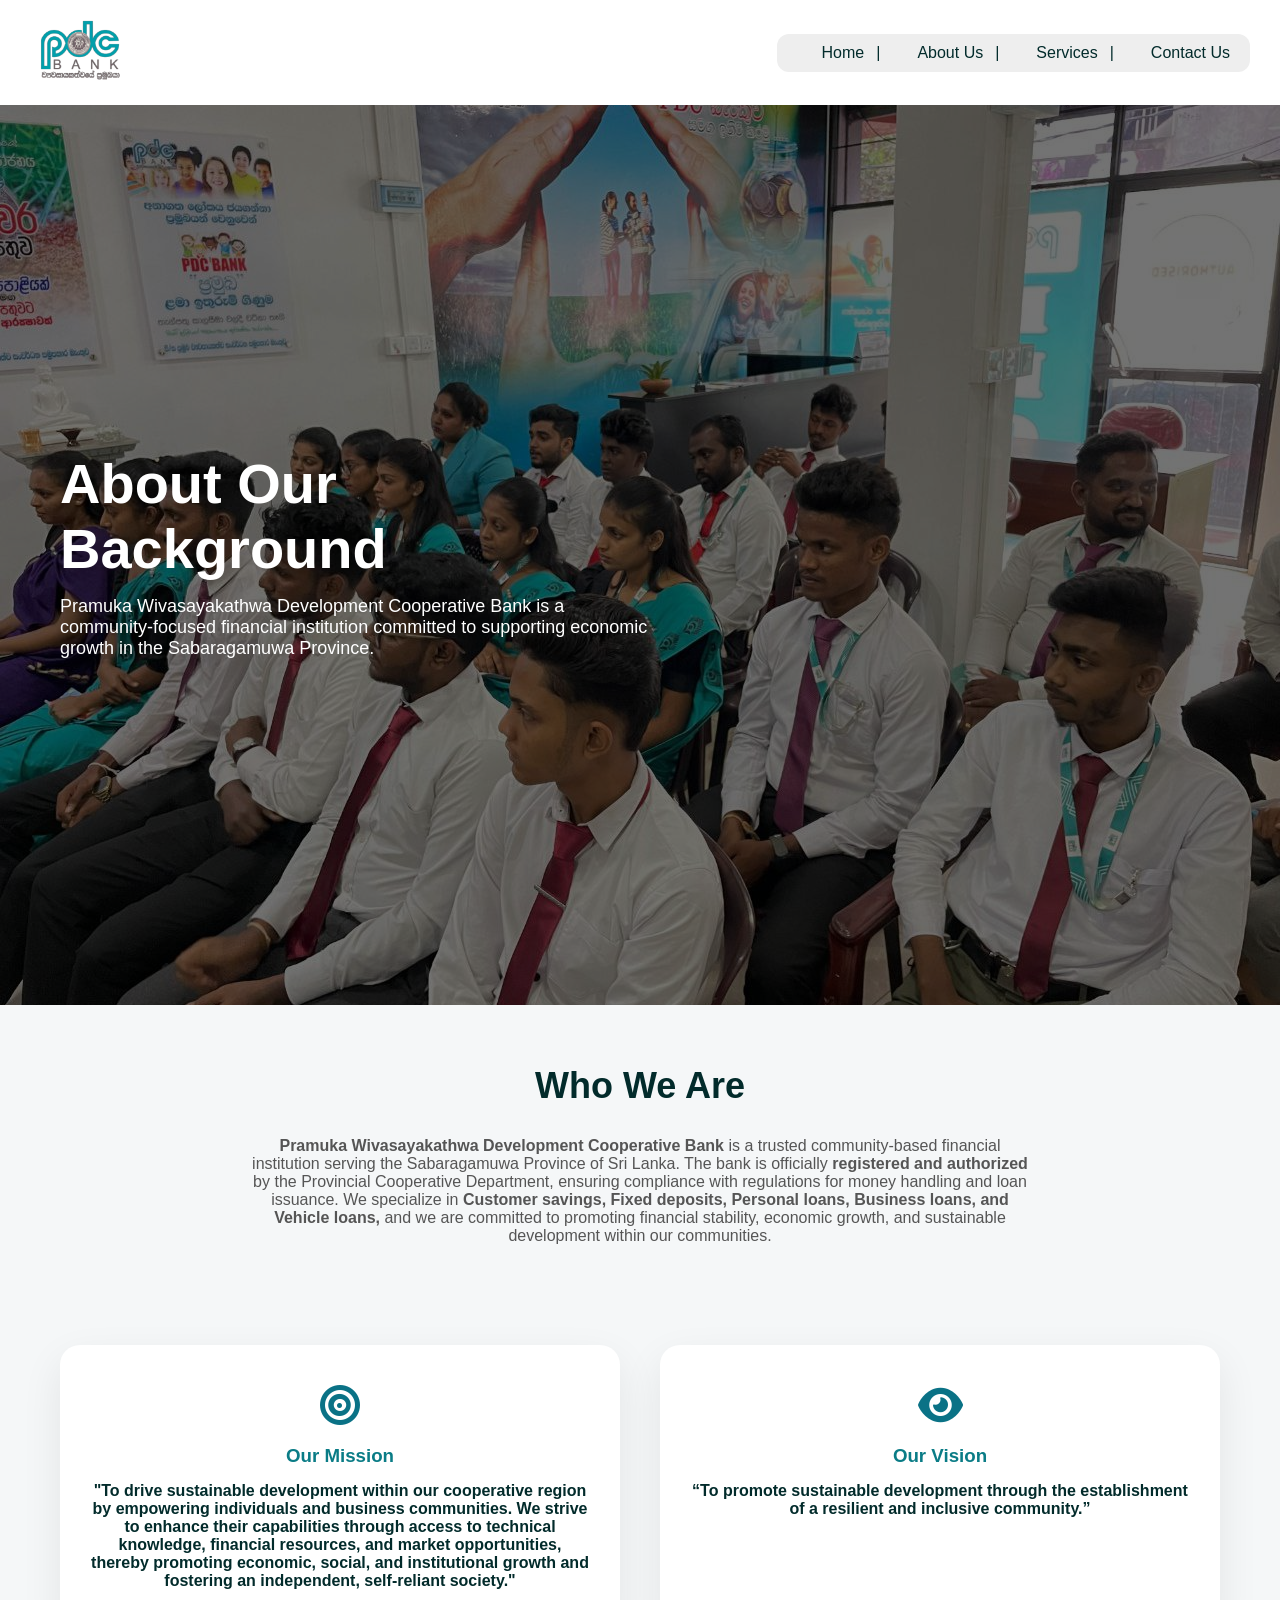
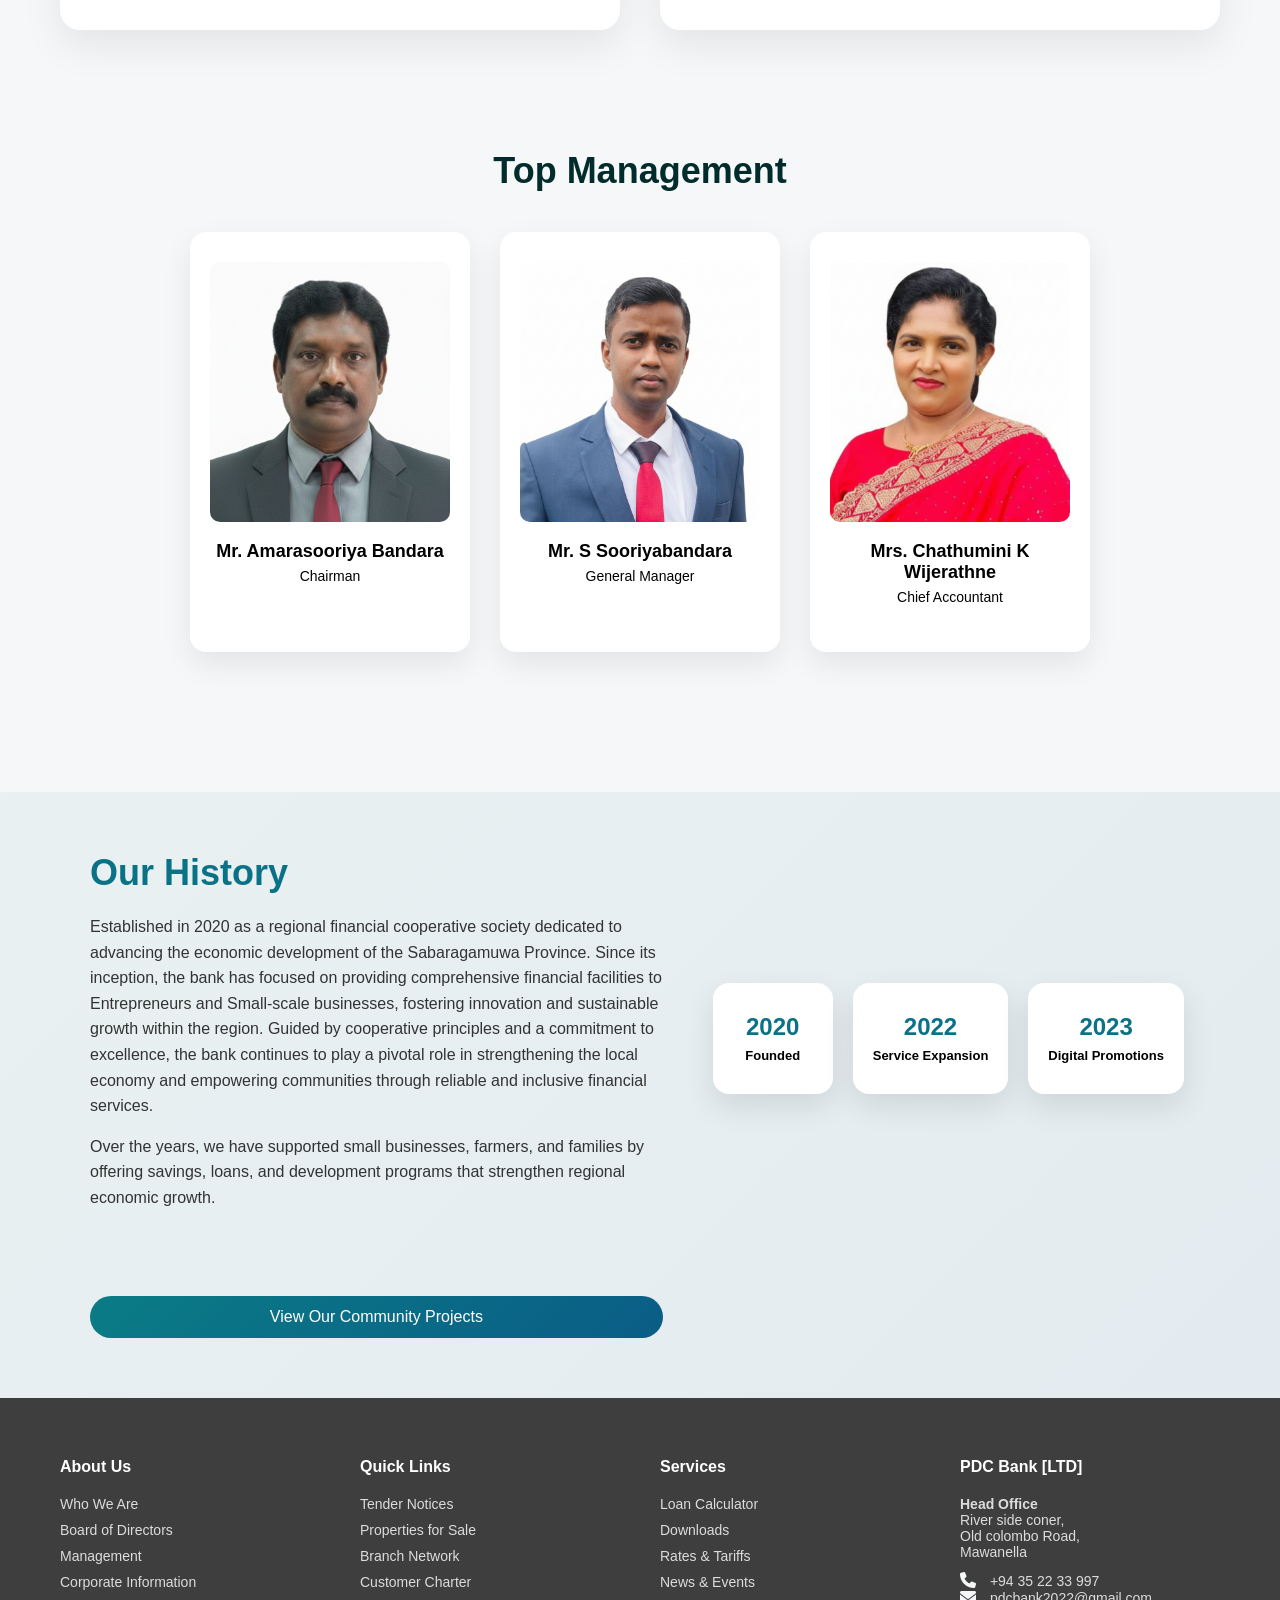
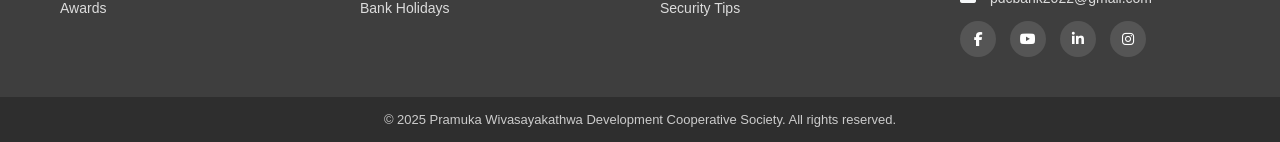
==== about.html @ e0864248 "Add files via upload" ====
<!DOCTYPE html>
<html>
<head>
  <title>PDC Bank | About us</title>
  <link rel="stylesheet" href="css/style.css">
  <link rel="stylesheet" href="https://cdnjs.cloudflare.com/ajax/libs/font-awesome/6.5.0/css/all.min.css">

</head>
<body>

<header class="navbar">
  <div class="logo"><a href="index.html"><img src="images/Picsart_25-02-11_22-19-35-960.png" alt="logo" width="100px"></a></div>
  <nav class="main-nav">
    <div class="top-nav-box">
    <a href="index.html">Home</a>
    <span class="divider">|</span>
    <a href="about.html">About Us</a>
    <span class="divider">|</span>
    <a href="services.html">Services</a>
    <span class="divider">|</span>
    <a href="contact.html">Contact Us</a>
    </div>
  </nav>
</header>

  <!-- HERO SECTION -->
<section class="hero hero-about">
  <div class="hero-content">
    <h1>About Our Background</h1>
    <p>Pramuka Wivasayakathwa Development Cooperative Bank is a 
      community-focused financial institution committed to supporting economic growth in the Sabaragamuwa Province.</p>
  </div>
</section>

<!-- ABOUT CONTENT -->
<section id="about-section" class="about-section">
  <h2>Who We Are</h2>
  <p>
    <b>Pramuka Wivasayakathwa Development Cooperative Bank</b> is a trusted community-based financial institution 
    serving the Sabaragamuwa Province of Sri Lanka. The bank is officially <b>registered and authorized</b> by the
    Provincial Cooperative Department, ensuring compliance with regulations for money handling and loan issuance.
    We specialize in <b>Customer savings, Fixed deposits, Personal loans, Business loans, and Vehicle loans,</b>
    and we are committed to promoting financial stability, economic growth, and sustainable development within our communities.
  </p>
</section>

<!-- MISSION & VISION -->
<section class="mission-vision">
  <div class="mv-box">
    <i class="fa-solid fa-bullseye"></i>
    <h3><b>Our Mission</b></h3>
    <p>
      <b>"To drive sustainable development within our cooperative region by empowering individuals and business communities.
       We strive to enhance their capabilities through access to
        technical knowledge, financial resources, and market opportunities,
       thereby promoting economic, social, and institutional growth and fostering an 
        independent, self-reliant society."</b>
    </p>
  </div>

  <div class="mv-box">
    <i class="fa-solid fa-eye"></i>
    <h3><b>Our Vision</b></h3>
    <p>
      <b>“To promote sustainable development through the establishment of a resilient and inclusive community.”</b>
    </p>
  </div>
</section> 

<!-- MANAGEMENT TEAM -->
<section id="team-section" class="team-section">
  <h2>Top Management</h2>

  <div class="team-cards">

    <!-- CARD 1 -->
    <div class="team-card">
      <img src="images/Chairman.png" alt="Chairman">
      <h3>Mr. Amarasooriya Bandara</h3>
      <p>Chairman</p>
    </div>

    <!-- CARD 2 -->
    <div class="team-card">
      <img src="images/Genaral Manager.png" alt="Manager">
      <h3>Mr. S Sooriyabandara</h3>
      <p>General Manager</p>
    </div>

    <!-- CARD 3 -->
    <div class="team-card">
      <img src="images/Chief Accounter.png" alt="Accountant">
      <h3>Mrs. Chathumini K Wijerathne</h3>
      <p>Chief Accountant</p>
    </div>

  </div>
</section>

<!-- OUR HISTORY -->
<section id="history-section" class="history-section">
  <div class="history-container">

    <div class="history-text">
      <h2>Our History</h2>
      <p>
       Established in 2020 as a regional financial cooperative society dedicated to advancing the economic development 
       of the Sabaragamuwa Province. Since its inception, the bank has focused on providing comprehensive financial facilities 
       to Entrepreneurs and Small-scale businesses, fostering innovation and sustainable growth within the region. Guided by 
       cooperative principles and a commitment to excellence, the bank continues to play a pivotal role in strengthening the 
       local economy and empowering communities through reliable and inclusive financial services.
      </p>
      <p>
        Over the years, we have supported small businesses, farmers,
        and families by offering savings, loans, and development
        programs that strengthen regional economic growth.
      </p>
    </div>

    <div class="history-highlight">
      <div class="year-box">
        <h3>2020</h3>
        <span><b>Founded</b></span>
      </div>

      <div class="year-box">
        <h3>2022</h3>
        <span><b>Service Expansion</b></span>
      </div>

      <div class="year-box">
        <h3>2023</h3>
        <span><b>Digital Promotions</b></span>
      </div>

    </div>
        <a href="index.html#project-grid" class="scroll-btn">
        View Our Community Projects
        </a>

  </div>
</section>



<footer class="footer">
  <div class="footer-container">

    <!-- ABOUT -->
    <div class="footer-column">
      <h3>About Us</h3>
      <ul>
        <li><a href="about.html#about-section">Who We Are</a></li>
        <li><a href="about.html#team-section">Board of Directors</a></li>
        <li><a href="#">Management</a></li>
        <li><a href="about.html#history-section">Corporate Information</a></li>
        <li><a href="#">Awards</a></li>
      </ul>
    </div>

    <!-- QUICK LINKS -->
    <div class="footer-column">
      <h3>Quick Links</h3>
      <ul>
        <li><a href="#">Tender Notices</a></li>
        <li><a href="#">Properties for Sale</a></li>
        <li><a href="contact.html#branches-section">Branch Network</a></li>
        <li><a href="#">Customer Charter</a></li>
        <li><a href="calandar.html">Bank Holidays</a></li>
      </ul>
    </div>

    <!-- SERVICES -->
    <div class="footer-column">
      <h3>Services</h3>
      <ul>
        <li><a href="#">Loan Calculator</a></li>
        <li><a href="#">Downloads</a></li>
        <li><a href="services.html#services">Rates & Tariffs</a></li>
        <li><a href="#">News & Events</a></li>
        <li><a href="#">Security Tips</a></li>
      </ul>
    </div>

    <!-- CONTACT -->
    <div class="footer-column">
      <h3>PDC Bank [LTD]</h3>
      <p>
       <b>Head Office</b><br>
       River side coner,<br> 
       Old colombo Road,<br> 
       Mawanella
      </p>
      <p class="contact-info">
      <i class="fa-solid fa-phone"></i> +94 35 22 33 997<br>
      <i class="fa-solid fa-envelope"></i>  pdcbank2022@gmail.com
      </p>


      <div class="social-icons">
        <a href="https://www.facebook.com/share/15TSJwcC12Y/" aria-label="Facebook"><i class="fa-brands fa-facebook-f"></i></a>
        <a href="#" aria-label="YouTube"><i class="fa-brands fa-youtube"></i></a>
        <a href="#" aria-label="LinkedIn"><i class="fa-brands fa-linkedin-in"></i></a>
        <a href="#" aria-label="Instagram"><i class="fa-brands fa-instagram"></i></a>
      </div>

    </div>

  </div>

  <div class="footer-bottom">
    © 2025 Pramuka Wivasayakathwa Development Cooperative Society. All rights reserved.
  </div>
</footer>

</body>
</html>
---- css/style.css ----
:root {
  --primary: #0A7C86;
  --accent: #0a6786;
  --light: #f5f7f8;
  --dark: #022b2b;
}

* {
  margin: 0;
  padding: 0;
  box-sizing: border-box;
  font-family: "Segoe UI", sans-serif;
}

body {
  background: white;
  color: var(--dark);
}

/* NAVBAR */
.navbar {
  display: flex;
  justify-content: space-between;
  align-items: center;
  padding: 10px 30px;
  background: white;
  box-shadow: 0 2px 10px rgba(0,0,0,0.05);
}

/*Box effect*/
.top-nav-box {
  display: flex;
  align-items: center;
  gap: 12px;
  padding: 10px 20px;
  background: #eeeeee;
  border-radius: 12px;
  width: fit-content;
  margin: 20px auto;
}


.logo {
  width: 20px;
  height: auto;
  font-size: 22px;
  font-weight: bold;
  color: var(--primary);
}

nav a {
  margin-left: 25px;
  text-decoration: none;
  color: var(--dark);
  font-weight: 500;
}

.btn {
  padding: 10px 22px;
  background: var(--primary);
  color: white;
  border-radius: 25px;
}
.navbar {
  animation: slideDown 0.8s ease forwards;
}

@keyframes slideDown {
  from {
    opacity: 0;
    transform: translateY(-30px);
  }
  to {
    opacity: 1;
    transform: translateY(0);
  }
}
nav a {
  position: relative;
}

nav a::after {
  content: "";
  position: absolute;
  left: 0;
  bottom: -6px;
  width: 0;
  height: 2px;
  background: var(--accent);
  transition: 0.3s;
}

nav a:hover::after {
  width: 100%;
}


/* HERO */
.hero {
  height: 100vh;
  display: flex;
  align-items: center;
  padding: 0 60px;
  color: white;
  position: relative;
}

/* DARK OVERLAY */
.hero::before {
  content: "";
  position: absolute;
  inset: 0;
  background: rgba(0, 0, 0, 0.55);
}

/* CONTENT ABOVE OVERLAY */
.hero-content {
  position: relative;
  max-width: 600px;
}

.hero-content h1 {
  font-size: 56px;
  margin-bottom: 15px;
}

.hero-content p {
  font-size: 18px;
}
.hero {
  animation: heroFade 1.5s ease forwards;
}

@keyframes heroFade {
  from {
    opacity: 0;
    transform: scale(1.02);
  }
  to {
    opacity: 1;
    transform: scale(1);
  }
}
.hero-home {
  background-size: cover;
  background-position: center;
  background-repeat: no-repeat;
  animation: heroSlider 25s infinite;
}



/* About Section */
.about {
    padding: 50px 20px;
    text-align: center;
    background-color: #f4f4f4;
}
.hero-btn {
  display: inline-block;
  margin-top: 30px;
  padding: 14px 36px;
  background: var(--accent);
  color: white;
  text-decoration: none;
  font-size: 16px;
  font-weight: 600;
  border-radius: 30px;
  transition: all 0.3s ease;
}

/* HOVER ANIMATION */
.hero-btn:hover {
  background: white;
  color: var(--primary);
  transform: translateY(-3px);
  box-shadow: 0 12px 25px rgba(0, 0, 0, 0.25);
}


/* PAGE-SPECIFIC BACKGROUNDS */
.hero-home {
  background: url("../images/Home.jpg") center/cover no-repeat;
  
}

.hero-about {
  background: url("../images/about-hero.jpg") center/cover no-repeat;
}

.hero-services {
  background: url("../images/services-hero.jpg") center/cover no-repeat;
}

.hero-contact {
  background: url("../images/contact-hero.jpg") center/cover no-repeat;
}
@keyframes heroSlider {
  0% {
    background-image: url("../images/hero1.jpg");
  }
  33% {
    background-image: url("../images/hero2.jpg");
  }
  66% {
    background-image: url("../images/hero3.jpg");
  }
  100% {
    background-image: url("../images/hero4.jpg");
  }
}



/* SECTIONS */
section {
  padding: 60px;
}

h2 {
  font-size: 36px;
  margin-bottom: 30px;
}

/*Key Services*/
.home-services {
  background: var(--light);
  text-align: center;
}

.section-subtitle {
  max-width: 600px;
  margin: 0 auto 50px;
  color: #555;
}

/* GRID */
.services-grid {
  display: grid;
  grid-template-columns: repeat(3, 1fr);
  gap: 30px;
}

/* SERVICE BOX */
.service-box {
  background: white;
  padding: 40px 30px;
  border-radius: 18px;
  box-shadow: 0 15px 40px rgba(0,0,0,0.08);
  transition: transform 0.4s ease, box-shadow 0.4s ease;
}

/* ICON HOLDER */
.service-icon {
  width: 70px;
  height: 70px;
  margin: 0 auto 25px;
  border-radius: 50%;
  background: rgba(0, 200, 83, 0.15);
  display: flex;
  align-items: center;
  justify-content: center;
}
.service-icon i {
  font-size: 28px;
  color: var(--primary);
}


/* TITLE */
.service-box h3 {
  color: var(--primary);
  margin-bottom: 15px;
}

/* DESCRIPTION */
.service-box p {
  font-size: 15px;
  color: #555;
  margin-bottom: 25px;
}

/* BUTTON */
.service-btn {
  display: inline-block;
  padding: 12px 30px;
  background: var(--primary);
  color: white;
  text-decoration: none;
  border-radius: 25px;
  font-size: 14px;
  transition: all 0.3s ease;
}

/* HOVER EFFECT */
.service-box:hover {
  transform: translateY(-10px);
  box-shadow: 0 25px 50px rgba(0,0,0,0.15);
}

.service-btn:hover {
  background: var(--accent);
}


/* PROJECTS */
.project-grid {
  display: grid;
  grid-template-columns: repeat(3, 1fr);
  gap: 20px;
}

.project-grid img {
  width: 100%;
  border-radius: 15px;
}
.project-grid img {
  transition: transform 0.4s ease, box-shadow 0.4s ease;
}

.project-grid img:hover {
  transform: translateY(-10px) scale(1.02);
  box-shadow: 0 15px 30px rgba(0,0,0,0.15);
}

/* CARDS */
.cards {
  display: grid;
  grid-template-columns: repeat(3, 1fr);
  gap: 25px;
}

.card {
  background: var(--light);
  padding: 30px;
  border-radius: 15px;
}

.card h3 {
  margin-bottom: 15px;
  color: var(--primary);
}

/* CONTACT */
form {
  max-width: 500px;
}

input, textarea {
  width: 100%;
  padding: 12px;
  margin-bottom: 15px;
  border-radius: 8px;
  border: 1px solid #ccc;
}

button {
  background: var(--accent);
  border: none;
  padding: 12px;
  width: 100%;
  color: white;
  font-size: 16px;
  border-radius: 25px;
  cursor: pointer;
}

/*About us*/
/* ABOUT SECTION */
.about-section {
  max-width: 900px;
  margin: 0 auto;
  text-align: center;
}

.about-section p {
  margin-top: 20px;
  font-size: 16px;
  color: #555;
}

/* MISSION & VISION */
.mission-vision {
  display: grid;
  grid-template-columns: repeat(2, 1fr);
  gap: 40px;
  padding-top: 40px;
}

.mv-box {
  background: white;
  padding: 40px 30px;
  border-radius: 20px;
  text-align: center;
  box-shadow: 0 15px 40px rgba(0,0,0,0.08);
  transition: transform 0.3s ease;
}

.mv-box i {
  font-size: 40px;
  color: #0a7286;
  margin-bottom: 20px;
}

.mv-box h3 {
  color: #0a7c86;
  margin-bottom: 15px;
}

.mv-box:hover {
  transform: translateY(-8px);
}

/* TEAM SECTION */
.team-section {
  text-align: center;
  padding-top: 60px;
}

/* GRID – make cards slightly narrower */
.team-cards {
  display: grid;
  grid-template-columns: repeat(3, 280px);
  gap: 30px;
  margin-top: 40px;
  justify-content: center;
}

/* CARD – taller */
.team-card {
  background: white;
  border-radius: 16px;
  padding: 30px 20px 40px;
  min-height: 420px;
  box-shadow: 0 12px 30px rgba(0,0,0,0.08);
  transition: transform 0.3s ease;
}

/* IMAGE – taller */
.team-card img {
  width: 100%;
  height: 300px;
  object-fit: cover;
  border-radius: 10px;
  margin-bottom: 18px;
}

/* TEXT */
.team-card h3 {
  color: #000;
  font-size: 18px;
}

.team-card p {
  color: #000;
  font-size: 14px;
}

.team-card:hover {
  transform: translateY(-8px);
}

/* IMAGE – SQUARE */
.team-card img {
  width: 100%;
  height: 260px;
  object-fit: cover;
  border-radius: 10px;   /* soft square */
  margin-bottom: 15px;
}

/* TEXT – BLACK */
.team-card h3 {
  color: #000000;
  margin-bottom: 6px;
  font-size: 18px;
}

.team-card p {
  color: #000000;
  font-size: 14px;
}

/* HISTORY SECTION */
.history-section {
  margin-top: 80px;
  padding: 60px 0;
  background: linear-gradient(
    135deg,
    rgba(10,124,134,0.05),
    rgba(10,93,134,0.08)
  );
}

.history-container {
  max-width: 1100px;
  margin: auto;
  display: grid;
  grid-template-columns: 1.2fr 1fr;
  gap: 50px;
  align-items: center;
}

/* TEXT */
.history-text h2 {
  color: #0a7286;
  margin-bottom: 20px;
}

.history-text p {
  color: #333;
  margin-bottom: 15px;
  line-height: 1.6;
}

/* HIGHLIGHTS */
.history-highlight {
  display: flex;
  gap: 20px;
}

.year-box {
  background: white;
  padding: 30px 20px;
  border-radius: 16px;
  text-align: center;
  min-width: 120px;
  box-shadow: 0 12px 30px rgba(0,0,0,0.1);
  transition: transform 0.3s ease;
}

.year-box:hover {
  transform: translateY(-8px);
}

.year-box h3 {
  color: #0a7286;
  font-size: 24px;
  margin-bottom: 5px;
}

.year-box span {
  color: #000;
  font-size: 13px;
}

.scroll-btn {
  display: inline-block;
  margin-top: 20px;
  padding: 12px 28px;
  text-align: center;

  background: linear-gradient(
    135deg,
    #0a7c86,
    #0a5d86
  );

  color: white;
  text-decoration: none;
  font-weight: 500;
  border-radius: 30px;

  transition: all 0.3s ease;
}

.scroll-btn:hover {
  background: #0a5d86;
  color: #f4f4f4;
  transform: translateY(-3px);
}

/*services page*/


body {
  font-family: Arial, sans-serif;
  background-color: var(--light);
  color: var(--dark);
  margin: 0;
  padding: 0;
}

.services {
  padding: 50px 20px;
  max-width: 1200px;
  margin: auto;
}

.service-section {
  margin-bottom: 60px;
  opacity: 0;
  transform: translateY(50px);
  transition: all 0.8s ease-out;
}

.service-section.visible {
  opacity: 1;
  transform: translateY(0);
}

.service-section h2 {
  color: black;
  text-align: center;
  margin-bottom: 30px;
}

.card {
  background-color: white;
  border-left: 5px solid var(--accent);
  padding: 20px;
  margin: 15px;
  border-radius: 10px;
  box-shadow: 0 4px 6px rgba(0,0,0,0.1);
  transition: transform 0.3s ease, box-shadow 0.3s ease;
  text-align: center;
}

.card:hover {
  transform: translateY(-8px);
  box-shadow: 0 12px 18px rgba(0,0,0,0.2);
}

table {
  width: 100%;
  border-collapse: collapse;
  margin-top: 15px;
}

table, th, td {
  border: 1px solid #ccc;
}

th, td {
  padding: 12px;
  text-align: center;
}

th {
  background-color: var(--primary);
  color: white;
}

.savings-types, .loan-cards, .vehicle-cards {
  display: flex;
  flex-wrap: wrap;
  justify-content: center;
}

.savings-types .card, .loan-cards .card, .vehicle-cards .card {
  flex: 1 1 250px;
  max-width: 300px;
}

.vehicle-cards .card img {
  width: 60px;
  display: block;
  margin: 0 auto 15px;
}

.service-section p {
  font-size: 0.95rem;
  line-height: 1.5;
}

.icon-circle {
  width: 70px;
  height: 70px;
  background-color: var(--accent);
  border-radius: 50%;
  display: flex;
  justify-content: center;
  align-items: center;
  margin: 0 auto 15px;
  transition: transform 0.3s ease, background-color 0.3s ease;
}

.icon-circle i {
  font-size: 30px;
  color: white;
}

.card:hover .icon-circle {
  transform: scale(1.2);
  background-color: var(--primary);
}

.contact-button-wrapper {
  text-align: center;
  margin-top: 40px;
}

.btn-contact {
  display: inline-block;
  margin-top: 30px;
  padding: 14px 36px;
  background: var(--accent);
  color: white;
  text-decoration: none;
  font-size: 16px;
  font-weight: 600;
  border-radius: 30px;
  transition: all 0.3s ease;
}
.btn-contact:hover {
  background: white;
  color: var(--primary);
  transform: translateY(-3px);
  box-shadow: 0 12px 25px rgba(0, 0, 0, 0.25);
}

/* Contact us */

/* BRANCHES SECTION */
.branches-section {
  padding: 80px 0;
  background: var(--light);
  text-align: center;
}

.branches-section h2 {
  color: var(--primary);
  margin-bottom: 50px;
}

/* GRID */
.branches-grid {
  max-width: 1200px;
  margin: auto;

  display: flex;
  grid-template-columns: repeat(3, 1fr);
  gap: 30px;
  flex-wrap: wrap;
  justify-content: center;
  justify-items: center;
}

.branch-managers {
  display: flex;
  flex-wrap: wrap;
  justify-content: center;
  gap: 30px;
}

/* CARD */
.branch-card {
  background: #ffffff;
  padding: 25px;
  border-radius: 18px;
  box-shadow: 0 15px 35px rgba(0,0,0,0.08);
  text-align: left;
  transition: transform 0.3s ease;
}

.branch-card:hover {
  transform: translateY(-8px);
}

.branch-card h3 {
  color: var(--dark);
  margin-bottom: 10px;
}

.branch-card p {
  color: #333;
  font-size: 14px;
  margin-bottom: 6px;
}

/* MAP */
.branch-card iframe {
  width: 100%;
  height: 200px;
  border: none;
  border-radius: 12px;
  margin-top: 15px;
}

/* FEEDBACK SECTION */
.feedback-section {
  padding: 80px 0;
  background: linear-gradient(
    135deg,
    rgba(10,124,134,0.08),
    rgba(10,103,134,0.12)
  );
}

.feedback-container {
  max-width: 1100px;
  margin: auto;
  display: grid;
  grid-template-columns: 1fr 1fr;
  gap: 60px;
  align-items: center;
}

/* TEXT */
.feedback-text h2 {
  color: var(--primary);
  margin-bottom: 15px;
}

.feedback-text p {
  color: #333;
  line-height: 1.6;
}

/* FORM */
.feedback-form {
  background: #ffffff;
  padding: 40px;
  border-radius: 20px;
  box-shadow: 0 15px 35px rgba(0,0,0,0.1);
  display: flex;
  flex-direction: column;
  gap: 15px;
}

.feedback-form input,
.feedback-form textarea {
  padding: 12px 15px;
  border-radius: 8px;
  border: 1px solid #ccc;
  font-size: 14px;
}

.feedback-form textarea {
  min-height: 130px;
  resize: none;
}

.feedback-form button {
  margin-top: 10px;
  padding: 12px;
  background: linear-gradient(
    135deg,
    var(--primary),
    var(--accent)
  );
  color: white;
  border: none;
  border-radius: 30px;
  cursor: pointer;
  transition: 0.3s ease;
}

.feedback-form button:hover {
  background: var(--dark);
}


/* GALLERY */
.branch-gallery {
  padding: 80px 0;
  text-align: center;
}

.branch-gallery h2 {
  color: var(--primary);
  margin-bottom: 40px;
}

.gallery-grid {
  max-width: 1200px;
  margin: auto;
  display: grid;
  grid-template-columns: repeat(auto-fit, minmax(220px, 1fr));
  gap: 20px;
}

.gallery-grid img {
  width: 100%;
  height: 220px;
  object-fit: cover;
  border-radius: 14px;
  transition: transform 0.3s ease;
}

.gallery-grid img:hover {
  transform: scale(1.05);
}


/* main */
html {
  scroll-behavior: smooth;
}


/* FOOTER */
.footer {
  background: #3e3e3e;
  color: #ffffff;
  padding-top: 60px;
  font-size: 14px;
}

.footer-container {
  display: grid;
  grid-template-columns: repeat(4, 1fr);
  gap: 40px;
  padding: 0 60px 40px;
}

.footer-column h3 {
  margin-bottom: 20px;
  font-size: 16px;
  color: #ffffff;
}

.footer-column ul {
  list-style: none;
}

.footer-column ul li {
  margin-bottom: 10px;
}

.footer-column ul li a {
  color: #dcdcdc;
  text-decoration: none;
  transition: color 0.2s ease;
}

.footer-column ul li a:hover {
  color: #ffffff;
}

.footer-column p {
  color: #dcdcdc;
  margin-bottom: 12px;
}
.contact-info i {
  color: #f5f7f8;
  margin-right: 10px;
  font-size: 16px;
}

/* SOCIAL ICONS */
.social-icons {
  margin-top: 15px;
}

.social-icons a {
  display: inline-block;
  margin-right: 10px;
  width: 36px;
  height: 36px;
  line-height: 36px;
  text-align: center;
  background: #555;
  border-radius: 50%;
  color: white;
  text-decoration: none;
  transition: transform 0.3s, background 0.3s;
}

.social-icons a:hover {
  background: #0a5d86;
  transform: translateY(-3px);
}

/* FOOTER BOTTOM */
.footer-bottom {
  background: #2e2e2e;
  text-align: center;
  padding: 15px;
  font-size: 13px;
  color: #ccc;
}


/* calandar */

:root {
  --primary: #0A7C86;
  --accent: #0a6786;
  --light: #f5f7f8;
  --dark: #022b2b;
  --light-bg: #f5f7f8;
  --dark-text: #022b2b;
  --closed-bg: #ff4d4d; /* Closed days in red */
  --open-bg: #70e000;   /* Open days in green */
}

body {
  font-family: Arial, sans-serif;
  background-color: var(--light-bg);
  color: var(--dark-text);
}

.calendar-section {
  display: flex;
  justify-content: center;
  align-items: center;
  padding: 100px 40px;
}

.calendar {
  background-color: #fff;
  border-radius: 12px;
  box-shadow: 0 5px 20px rgba(0,0,0,0.1);
  width: 3500px;
  height: 550px;
  overflow: hidden;
}

.calendar-header {
  display: flex;
  justify-content: space-between;
  align-items: center;
  background-color: var(--primary);
  color: #fff;
  padding: 10px 15px;
}

.calendar-header h2 {
  margin: 0;
  font-size: 18px;
}

.calendar-header button {
  background: none;
  border: none;
  color: #060606;
  font-size: 18px;
  cursor: pointer;
}

.calendar-days, .calendar-dates {
  display: grid;
  grid-template-columns: repeat(7, 1fr);
  text-align: center;
}

.calendar-days div {
  background-color: var(--secondary);
  color: #0c0000;
  padding: 8px 0;
  font-weight: bold;
}

.calendar-dates div {
  padding: 10px 0;
  border-bottom: 1px solid #eee;
  border-right: 1px solid #eee;
  cursor: pointer;
  font-size: 14px;
  display: flex;
  flex-direction: column;
  justify-content: center;
  align-items: center;
}

.calendar-dates div:nth-child(7n) {
  border-right: none;
}

.calendar-dates div.empty {
  cursor: default;
  background: none;
}

.calendar-dates div.open {
  background-color: var(--open-bg);
  color: #022b2b;
  border-radius: 6px;
}

.calendar-dates div.closed {
  background-color: var(--closed-bg);
  color: #fff;
  border-radius: 6px;
}

.calendar-dates div span.hours {
  font-size: 11px;
  margin-top: 4px;
}

/* managment page */
:root {
  --primary: #0A7C86;
  --accent: #0a6786;
  --bg-light: #f5f7f8;
  --text-dark: #022b2b;
}

body {
  font-family: 'Arial', sans-serif;
  background-color: var(--bg-light);
  color: var(--text-dark);
}

.hierarchy-section {
  padding: 50px 20px;
  text-align: center;
}

.hierarchy-section h1 {
  margin-bottom: 40px;
  color: var(--primary);
}

.hierarchy-container {
  display: flex;
  flex-direction: column;
  align-items: center;
  gap: 30px;
  transition: all 0.3s ease;
}

/* Director Board */
.position.director {
  display: flex;
  flex-direction: column;
  align-items: center;
  font-size: 18px;
  transition: transform 0.3s ease;
}

.position.director:hover {
  transform: scale(1.05);
}

.position.director .icon {
  font-size: 50px;
  background-color: var(--accent);
  color: #fff;
  padding: 20px;
  border-radius: 12px; /* Square with rounded corners */
  margin-bottom: 10px;
  transition: transform 0.3s ease, box-shadow 0.3s ease;
}

.position.director .icon:hover {
  transform: scale(1.1);
  box-shadow: 0 10px 20px rgba(0,0,0,0.3);
}

/* Other positions */
.position img {
  width: 100px;
  height: 100px;
  border-radius: 12px; /* square with rounded corners */
  object-fit: cover;
  border: 3px solid var(--primary);
  margin-bottom: 8px;
  transition: transform 0.3s ease, box-shadow 0.3s ease;
}

.position img:hover {
  transform: scale(1.1);
  box-shadow: 0 8px 20px rgba(0,0,0,0.3);
}

.position span {
  font-weight: bold;
  display: block;
  transition: color 0.3s ease;
}

.position span:hover {
  color: var(--accent);
}

/* Branch managers row */
.branch-managers {
  display: flex;
  flex-wrap: wrap;
  justify-content: center;
  gap: 30px;
}

/* Each branch */
.branch-manager {
  background-color: #fff;
  padding: 15px;
  border-radius: 12px;
  box-shadow: 0 5px 15px rgba(0,0,0,0.1);
  text-align: center;
  min-width: 180px;
  transition: transform 0.3s ease, box-shadow 0.3s ease;
}

.branch-manager:hover {
  transform: translateY(-5px);
  box-shadow: 0 15px 25px rgba(0,0,0,0.2);
}

/* Staff members grid */
.staff {
  display: grid;
  grid-template-columns: repeat(2, 1fr);
  gap: 10px;
  margin-top: 15px;
}

.staff-member img {
  width: 50px;
  height: 50px;
  border-radius: 8px; /* square with slight rounded corners */
  border: 2px solid var(--accent);
  transition: transform 0.3s ease, box-shadow 0.3s ease;
}

.staff-member img:hover {
  transform: scale(1.2);
  box-shadow: 0 8px 20px rgba(0,0,0,0.3);
}

.staff-member span {
  display: block;
  font-size: 12px;
  margin-top: 4px;
  transition: color 0.3s ease;
}

.staff-member span:hover {
  color: var(--accent);
}

/* Mobile & Tablet */

@media (max-width: 992px) {

  /* NAVBAR */
  .navbar {
    flex-wrap: wrap;
    justify-content: center;
    gap: 15px;
  }

  nav a {
    margin-left: 15px;
  }

  /* HERO */
  .hero {
    padding: 0 40px;
    height: auto;
    min-height: 80vh;
  }

  .hero-content h1 {
    font-size: 42px;
  }

  /* SECTIONS */
  section {
    padding: 50px 30px;
  }

  /* GRIDS */
  .services-grid,
  .project-grid,
  .cards,
  .team-cards {
    grid-template-columns: repeat(2, 1fr);
  }

  .mission-vision,
  .feedback-container,
  .history-container {
    grid-template-columns: 1fr;
    gap: 40px;
  }

  .footer-container {
    grid-template-columns: repeat(2, 1fr);
  }

  /* CALENDAR */
  .calendar {
    width: 100%;
    height: auto;
  }
}

@media (max-width: 576px) {

  /* NAVBAR */
  .navbar {
    flex-direction: column;
    padding: 15px;
  }

  .top-nav-box {
    flex-wrap: wrap;
    justify-content: center;
  }

  nav a {
    margin: 8px;
  }

  /* HERO */
  .hero {
    padding: 0 20px;
    text-align: center;
  }

  .hero-content h1 {
    font-size: 32px;
  }

  .hero-content p {
    font-size: 16px;
  }

  /* SECTIONS */
  section {
    padding: 40px 20px;
  }

  /* ALL GRIDS → SINGLE COLUMN */
  .services-grid,
  .project-grid,
  .cards,
  .team-cards,
  .branches-grid,
  .gallery-grid,
  .footer-container {
    grid-template-columns: 1fr;
  }

  /* TEAM CARDS */
  .team-cards {
    grid-template-columns: 1fr;
  }

  /* BRANCH CARDS */
  .branch-card iframe {
    height: 180px;
  }

  /* FORMS */
  form,
  .feedback-form {
    width: 100%;
    padding: 25px;
  }

  /* CALENDAR */
  .calendar-section {
    padding: 50px 20px;
  }

  .calendar {
    width: 100%;
    height: auto;
  }
}
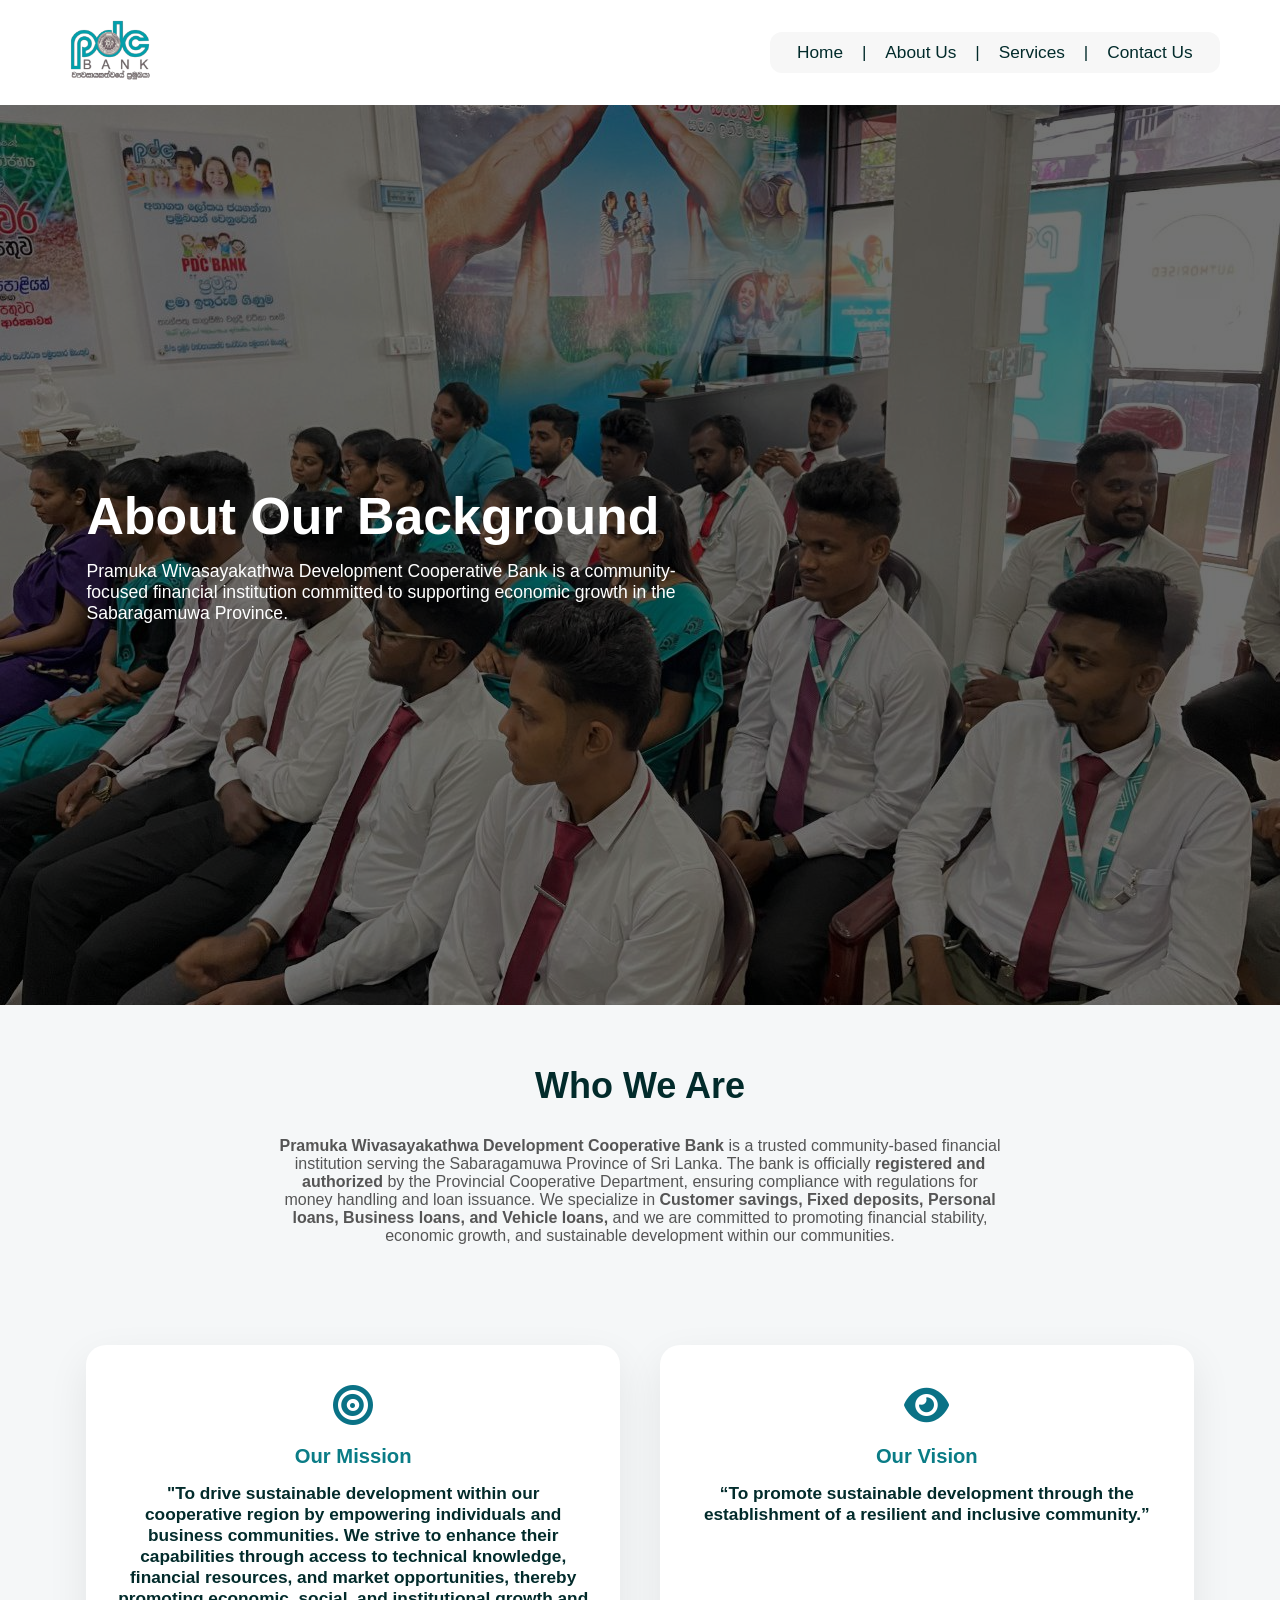
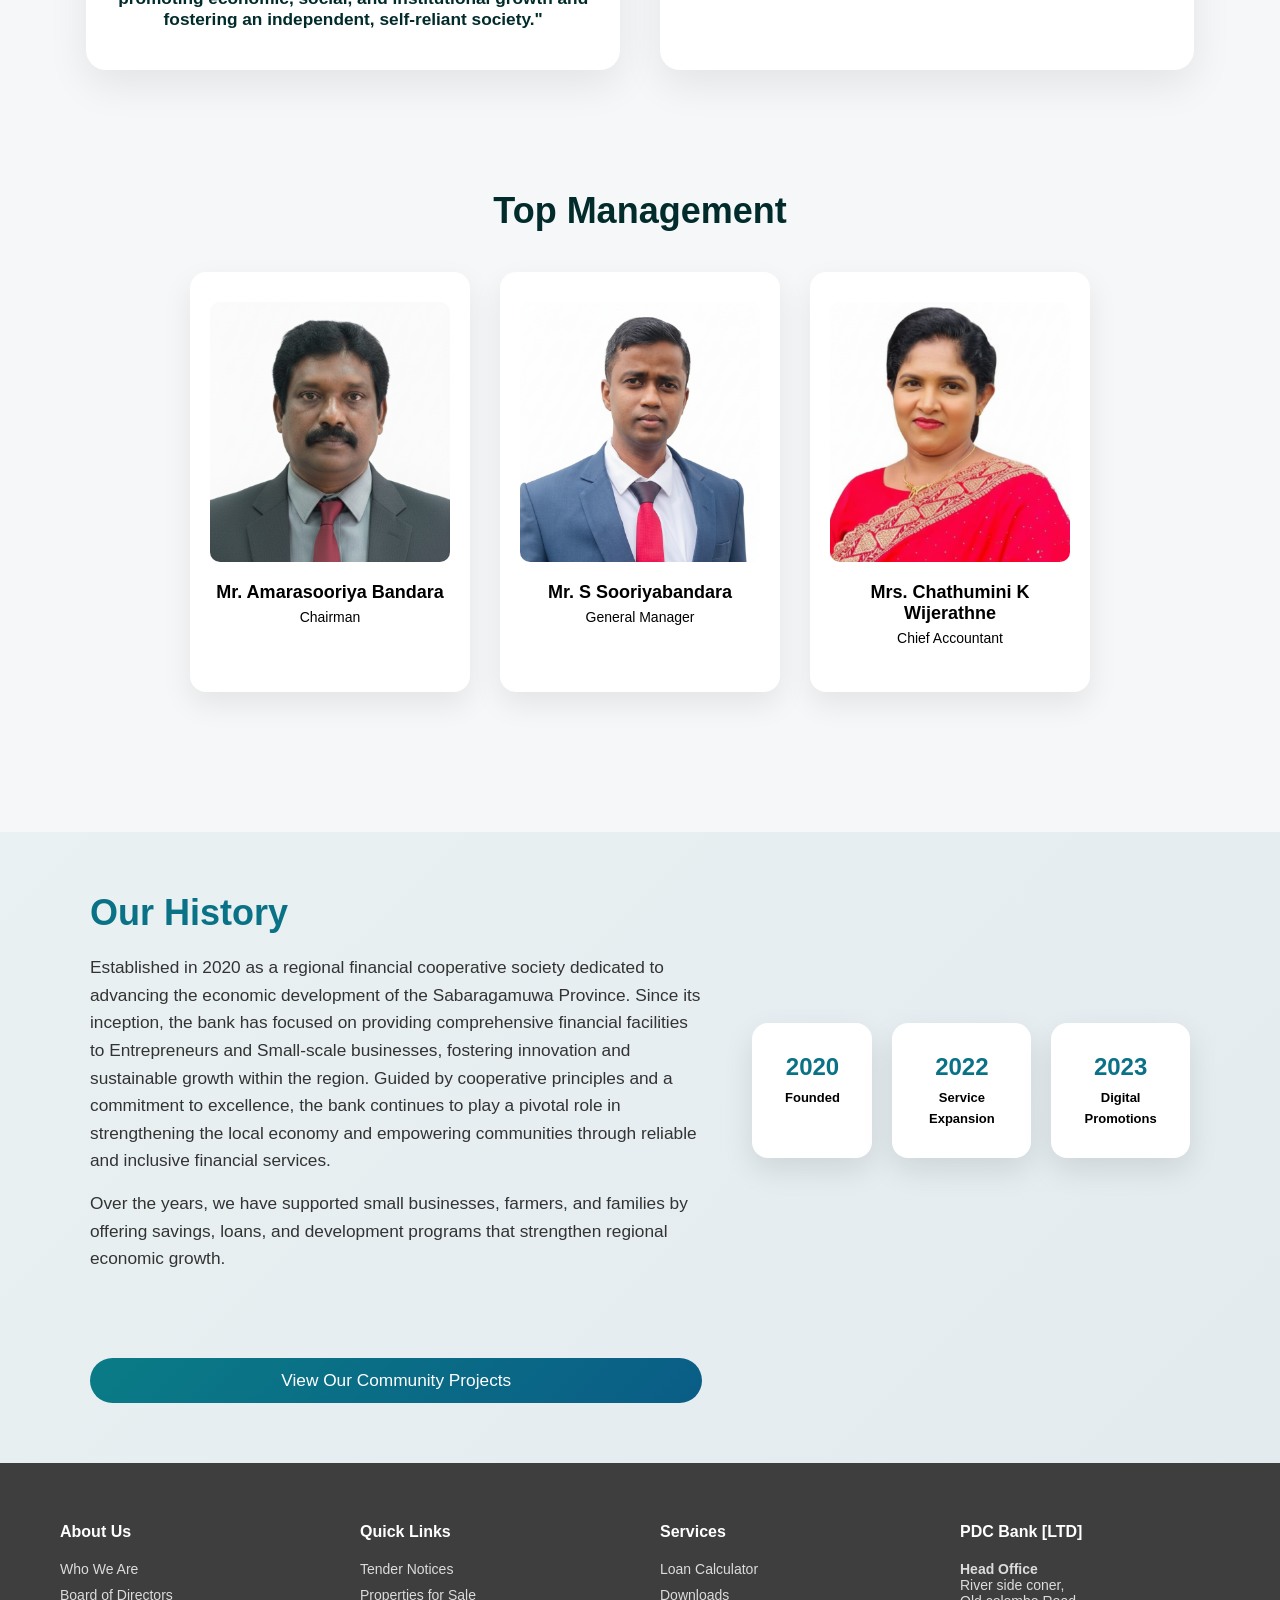
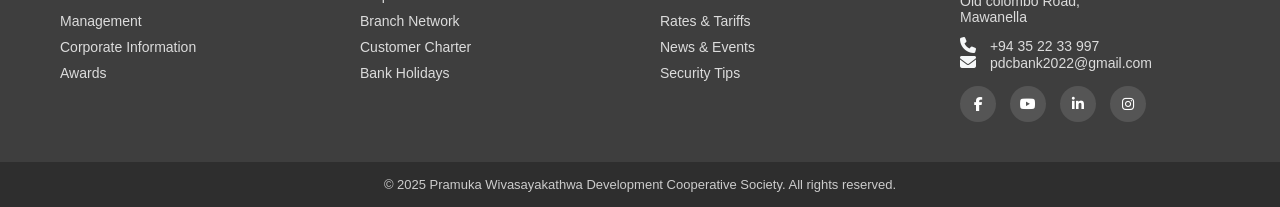
==== commit edd90955: "Update about.html" ====
--- a/about.html
+++ b/about.html
@@ -2,7 +2,8 @@
 <html>
 <head>
   <title>PDC Bank | About us</title>
-  <link rel="stylesheet" href="css/style.css">
+  <meta name="viewport" content="width=device-width, initial-scale=1.0">
+  <link rel="stylesheet" href="css/newstyle2.css">
   <link rel="stylesheet" href="https://cdnjs.cloudflare.com/ajax/libs/font-awesome/6.5.0/css/all.min.css">
 
 </head>
@@ -215,3 +216,5 @@
 
 </body>
 </html>
+
+
--- a/css/newstyle2.css
+++ b/css/newstyle2.css
@@ -0,0 +1,1483 @@
+:root {
+  --primary: #0A7C86;
+  --accent: #0a6786;
+  --light: #f5f7f8;
+  --dark: #022b2b;
+}
+
+* {
+  margin: 0;
+  padding: 0;
+  box-sizing: border-box;
+  font-family: "Segoe UI", sans-serif;
+}
+
+body {
+  background: white;
+  color: var(--dark);
+}
+
+/* NAVBAR */
+.navbar {
+  display: flex;
+  justify-content: space-between;
+  align-items: center;
+  padding: 10px 30px;
+  background: white;
+  box-shadow: 0 2px 10px rgba(0,0,0,0.05);
+}
+
+/*Box effect*/
+.top-nav-box {
+  display: flex;
+  align-items: center;
+  gap: 12px;
+  padding: 10px 20px;
+  background: #eeeeee;
+  border-radius: 12px;
+  width: fit-content;
+  margin: 20px auto;
+}
+
+
+.logo {
+  width: 20px;
+  height: auto;
+  font-size: 22px;
+  font-weight: bold;
+  color: var(--primary);
+}
+
+nav a {
+  margin-left: 25px;
+  text-decoration: none;
+  color: var(--dark);
+  font-weight: 500;
+}
+
+.btn {
+  padding: 10px 22px;
+  background: var(--primary);
+  color: white;
+  border-radius: 25px;
+}
+.navbar {
+  animation: slideDown 0.8s ease forwards;
+}
+
+@keyframes slideDown {
+  from {
+    opacity: 0;
+    transform: translateY(-30px);
+  }
+  to {
+    opacity: 1;
+    transform: translateY(0);
+  }
+}
+nav a {
+  position: relative;
+}
+
+nav a::after {
+  content: "";
+  position: absolute;
+  left: 0;
+  bottom: -6px;
+  width: 0;
+  height: 2px;
+  background: var(--accent);
+  transition: 0.3s;
+}
+
+nav a:hover::after {
+  width: 100%;
+}
+
+
+/* HERO */
+.hero {
+  height: 100vh;
+  display: flex;
+  align-items: center;
+  padding: 0 60px;
+  color: white;
+  position: relative;
+}
+
+/* DARK OVERLAY */
+.hero::before {
+  content: "";
+  position: absolute;
+  inset: 0;
+  background: rgba(0, 0, 0, 0.55);
+}
+
+/* CONTENT ABOVE OVERLAY */
+.hero-content {
+  position: relative;
+  max-width: 600px;
+}
+
+.hero-content h1 {
+  font-size: 56px;
+  margin-bottom: 15px;
+}
+
+.hero-content p {
+  font-size: 18px;
+}
+.hero {
+  animation: heroFade 1.5s ease forwards;
+}
+
+@keyframes heroFade {
+  from {
+    opacity: 0;
+    transform: scale(1.02);
+  }
+  to {
+    opacity: 1;
+    transform: scale(1);
+  }
+}
+.hero-home {
+  background-size: cover;
+  background-position: center;
+  background-repeat: no-repeat;
+  animation: heroSlider 25s infinite;
+}
+
+
+
+/* About Section */
+.about {
+    padding: 50px 20px;
+    text-align: center;
+    background-color: #f4f4f4;
+}
+.hero-btn {
+  display: inline-block;
+  margin-top: 30px;
+  padding: 14px 36px;
+  background: var(--accent);
+  color: white;
+  text-decoration: none;
+  font-size: 16px;
+  font-weight: 600;
+  border-radius: 30px;
+  transition: all 0.3s ease;
+}
+
+/* HOVER ANIMATION */
+.hero-btn:hover {
+  background: white;
+  color: var(--primary);
+  transform: translateY(-3px);
+  box-shadow: 0 12px 25px rgba(0, 0, 0, 0.25);
+}
+
+
+/* PAGE-SPECIFIC BACKGROUNDS */
+.hero-home {
+  background: url("../images/Home.jpg") center/cover no-repeat;
+  
+}
+
+.hero-about {
+  background: url("../images/about-hero.jpg") center/cover no-repeat;
+}
+
+.hero-services {
+  background: url("../images/services-hero.jpg") center/cover no-repeat;
+}
+
+.hero-contact {
+  background: url("../images/contact-hero.jpg") center/cover no-repeat;
+}
+@keyframes heroSlider {
+  0% {
+    background-image: url("../images/hero1.jpg");
+  }
+  33% {
+    background-image: url("../images/hero2.jpg");
+  }
+  66% {
+    background-image: url("../images/hero3.jpg");
+  }
+  100% {
+    background-image: url("../images/hero4.jpg");
+  }
+}
+
+
+
+/* SECTIONS */
+section {
+  padding: 60px;
+}
+
+h2 {
+  font-size: 36px;
+  margin-bottom: 30px;
+}
+
+/*Key Services*/
+.home-services {
+  background: var(--light);
+  text-align: center;
+}
+
+.section-subtitle {
+  max-width: 600px;
+  margin: 0 auto 50px;
+  color: #555;
+}
+
+/* GRID */
+.services-grid {
+  display: grid;
+  grid-template-columns: repeat(3, 1fr);
+  gap: 30px;
+}
+
+/* SERVICE BOX */
+.service-box {
+  background: white;
+  padding: 40px 30px;
+  border-radius: 18px;
+  box-shadow: 0 15px 40px rgba(0,0,0,0.08);
+  transition: transform 0.4s ease, box-shadow 0.4s ease;
+}
+
+/* ICON HOLDER */
+.service-icon {
+  width: 70px;
+  height: 70px;
+  margin: 0 auto 25px;
+  border-radius: 50%;
+  background: rgba(0, 200, 83, 0.15);
+  display: flex;
+  align-items: center;
+  justify-content: center;
+}
+.service-icon i {
+  font-size: 28px;
+  color: var(--primary);
+}
+
+
+/* TITLE */
+.service-box h3 {
+  color: var(--primary);
+  margin-bottom: 15px;
+}
+
+/* DESCRIPTION */
+.service-box p {
+  font-size: 15px;
+  color: #555;
+  margin-bottom: 25px;
+}
+
+/* BUTTON */
+.service-btn {
+  display: inline-block;
+  padding: 12px 30px;
+  background: var(--primary);
+  color: white;
+  text-decoration: none;
+  border-radius: 25px;
+  font-size: 14px;
+  transition: all 0.3s ease;
+}
+
+/* HOVER EFFECT */
+.service-box:hover {
+  transform: translateY(-10px);
+  box-shadow: 0 25px 50px rgba(0,0,0,0.15);
+}
+
+.service-btn:hover {
+  background: var(--accent);
+}
+
+
+/* PROJECTS */
+.project-grid {
+  display: grid;
+  grid-template-columns: repeat(3, 1fr);
+  gap: 20px;
+}
+
+.project-grid img {
+  width: 100%;
+  border-radius: 15px;
+}
+.project-grid img {
+  transition: transform 0.4s ease, box-shadow 0.4s ease;
+}
+
+.project-grid img:hover {
+  transform: translateY(-10px) scale(1.02);
+  box-shadow: 0 15px 30px rgba(0,0,0,0.15);
+}
+
+/* CARDS */
+.cards {
+  display: grid;
+  grid-template-columns: repeat(3, 1fr);
+  gap: 25px;
+}
+
+.card {
+  background: var(--light);
+  padding: 30px;
+  border-radius: 15px;
+}
+
+.card h3 {
+  margin-bottom: 15px;
+  color: var(--primary);
+}
+
+/* CONTACT */
+form {
+  max-width: 500px;
+}
+
+input, textarea {
+  width: 100%;
+  padding: 12px;
+  margin-bottom: 15px;
+  border-radius: 8px;
+  border: 1px solid #ccc;
+}
+
+button {
+  background: var(--accent);
+  border: none;
+  padding: 12px;
+  width: 100%;
+  color: white;
+  font-size: 16px;
+  border-radius: 25px;
+  cursor: pointer;
+}
+
+/*About us*/
+/* ABOUT SECTION */
+.about-section {
+  max-width: 900px;
+  margin: 0 auto;
+  text-align: center;
+}
+
+.about-section p {
+  margin-top: 20px;
+  font-size: 16px;
+  color: #555;
+}
+
+/* MISSION & VISION */
+.mission-vision {
+  display: grid;
+  grid-template-columns: repeat(2, 1fr);
+  gap: 40px;
+  padding-top: 40px;
+}
+
+.mv-box {
+  background: white;
+  padding: 40px 30px;
+  border-radius: 20px;
+  text-align: center;
+  box-shadow: 0 15px 40px rgba(0,0,0,0.08);
+  transition: transform 0.3s ease;
+}
+
+.mv-box i {
+  font-size: 40px;
+  color: #0a7286;
+  margin-bottom: 20px;
+}
+
+.mv-box h3 {
+  color: #0a7c86;
+  margin-bottom: 15px;
+}
+
+.mv-box:hover {
+  transform: translateY(-8px);
+}
+
+/* TEAM SECTION */
+.team-section {
+  text-align: center;
+  padding-top: 60px;
+}
+
+/* GRID – make cards slightly narrower */
+.team-cards {
+  display: grid;
+  grid-template-columns: repeat(3, 280px);
+  gap: 30px;
+  margin-top: 40px;
+  justify-content: center;
+}
+
+/* CARD – taller */
+.team-card {
+  background: white;
+  border-radius: 16px;
+  padding: 30px 20px 40px;
+  min-height: 420px;
+  box-shadow: 0 12px 30px rgba(0,0,0,0.08);
+  transition: transform 0.3s ease;
+}
+
+/* IMAGE – taller */
+.team-card img {
+  width: 100%;
+  height: 300px;
+  object-fit: cover;
+  border-radius: 10px;
+  margin-bottom: 18px;
+}
+
+/* TEXT */
+.team-card h3 {
+  color: #000;
+  font-size: 18px;
+}
+
+.team-card p {
+  color: #000;
+  font-size: 14px;
+}
+
+.team-card:hover {
+  transform: translateY(-8px);
+}
+
+/* IMAGE – SQUARE */
+.team-card img {
+  width: 100%;
+  height: 260px;
+  object-fit: cover;
+  border-radius: 10px;   /* soft square */
+  margin-bottom: 15px;
+}
+
+/* TEXT – BLACK */
+.team-card h3 {
+  color: #000000;
+  margin-bottom: 6px;
+  font-size: 18px;
+}
+
+.team-card p {
+  color: #000000;
+  font-size: 14px;
+}
+
+/* HISTORY SECTION */
+.history-section {
+  margin-top: 80px;
+  padding: 60px 0;
+  background: linear-gradient(
+    135deg,
+    rgba(10,124,134,0.05),
+    rgba(10,93,134,0.08)
+  );
+}
+
+.history-container {
+  max-width: 1100px;
+  margin: auto;
+  display: grid;
+  grid-template-columns: 1.2fr 1fr;
+  gap: 50px;
+  align-items: center;
+}
+
+/* TEXT */
+.history-text h2 {
+  color: #0a7286;
+  margin-bottom: 20px;
+}
+
+.history-text p {
+  color: #333;
+  margin-bottom: 15px;
+  line-height: 1.6;
+}
+
+/* HIGHLIGHTS */
+.history-highlight {
+  display: flex;
+  gap: 20px;
+}
+
+.year-box {
+  background: white;
+  padding: 30px 20px;
+  border-radius: 16px;
+  text-align: center;
+  min-width: 120px;
+  box-shadow: 0 12px 30px rgba(0,0,0,0.1);
+  transition: transform 0.3s ease;
+}
+
+.year-box:hover {
+  transform: translateY(-8px);
+}
+
+.year-box h3 {
+  color: #0a7286;
+  font-size: 24px;
+  margin-bottom: 5px;
+}
+
+.year-box span {
+  color: #000;
+  font-size: 13px;
+}
+
+.scroll-btn {
+  display: inline-block;
+  margin-top: 20px;
+  padding: 12px 28px;
+  text-align: center;
+
+  background: linear-gradient(
+    135deg,
+    #0a7c86,
+    #0a5d86
+  );
+
+  color: white;
+  text-decoration: none;
+  font-weight: 500;
+  border-radius: 30px;
+
+  transition: all 0.3s ease;
+}
+
+.scroll-btn:hover {
+  background: #0a5d86;
+  color: #f4f4f4;
+  transform: translateY(-3px);
+}
+
+/*services page*/
+
+
+body {
+  font-family: Arial, sans-serif;
+  background-color: var(--light);
+  color: var(--dark);
+  margin: 0;
+  padding: 0;
+}
+
+.services {
+  padding: 50px 20px;
+  max-width: 1200px;
+  margin: auto;
+}
+
+.service-section {
+  margin-bottom: 60px;
+  opacity: 0;
+  transform: translateY(50px);
+  transition: all 0.8s ease-out;
+}
+
+.service-section.visible {
+  opacity: 1;
+  transform: translateY(0);
+}
+
+.service-section h2 {
+  color: black;
+  text-align: center;
+  margin-bottom: 30px;
+}
+
+.card {
+  background-color: white;
+  border-left: 5px solid var(--accent);
+  padding: 20px;
+  margin: 15px;
+  border-radius: 10px;
+  box-shadow: 0 4px 6px rgba(0,0,0,0.1);
+  transition: transform 0.3s ease, box-shadow 0.3s ease;
+  text-align: center;
+}
+
+.card:hover {
+  transform: translateY(-8px);
+  box-shadow: 0 12px 18px rgba(0,0,0,0.2);
+}
+
+table {
+  width: 100%;
+  border-collapse: collapse;
+  margin-top: 15px;
+}
+
+table, th, td {
+  border: 1px solid #ccc;
+}
+
+th, td {
+  padding: 12px;
+  text-align: center;
+}
+
+th {
+  background-color: var(--primary);
+  color: white;
+}
+
+.savings-types, .loan-cards, .vehicle-cards {
+  display: flex;
+  flex-wrap: wrap;
+  justify-content: center;
+}
+
+.savings-types .card, .loan-cards .card, .vehicle-cards .card {
+  flex: 1 1 250px;
+  max-width: 300px;
+}
+
+.vehicle-cards .card img {
+  width: 60px;
+  display: block;
+  margin: 0 auto 15px;
+}
+
+.service-section p {
+  font-size: 0.95rem;
+  line-height: 1.5;
+}
+
+.icon-circle {
+  width: 70px;
+  height: 70px;
+  background-color: var(--accent);
+  border-radius: 50%;
+  display: flex;
+  justify-content: center;
+  align-items: center;
+  margin: 0 auto 15px;
+  transition: transform 0.3s ease, background-color 0.3s ease;
+}
+
+.icon-circle i {
+  font-size: 30px;
+  color: white;
+}
+
+.card:hover .icon-circle {
+  transform: scale(1.2);
+  background-color: var(--primary);
+}
+
+.contact-button-wrapper {
+  text-align: center;
+  margin-top: 40px;
+}
+
+.btn-contact {
+  display: inline-block;
+  margin-top: 30px;
+  padding: 14px 36px;
+  background: var(--accent);
+  color: white;
+  text-decoration: none;
+  font-size: 16px;
+  font-weight: 600;
+  border-radius: 30px;
+  transition: all 0.3s ease;
+}
+.btn-contact:hover {
+  background: white;
+  color: var(--primary);
+  transform: translateY(-3px);
+  box-shadow: 0 12px 25px rgba(0, 0, 0, 0.25);
+}
+
+/* Contact us */
+
+/* BRANCHES SECTION */
+.branches-section {
+  padding: 80px 0;
+  background: var(--light);
+  text-align: center;
+}
+
+.branches-section h2 {
+  color: var(--primary);
+  margin-bottom: 50px;
+}
+
+/* GRID */
+.branches-grid {
+  max-width: 1200px;
+  margin: auto;
+
+  display: flex;
+  grid-template-columns: repeat(3, 1fr);
+  gap: 30px;
+  flex-wrap: wrap;
+  justify-content: center;
+  justify-items: center;
+}
+
+.branch-managers {
+  display: flex;
+  flex-wrap: wrap;
+  justify-content: center;
+  gap: 30px;
+}
+
+/* CARD */
+.branch-card {
+  background: #ffffff;
+  padding: 25px;
+  border-radius: 18px;
+  box-shadow: 0 15px 35px rgba(0,0,0,0.08);
+  text-align: left;
+  transition: transform 0.3s ease;
+}
+
+.branch-card:hover {
+  transform: translateY(-8px);
+}
+
+.branch-card h3 {
+  color: var(--dark);
+  margin-bottom: 10px;
+}
+
+.branch-card p {
+  color: #333;
+  font-size: 14px;
+  margin-bottom: 6px;
+}
+
+/* MAP */
+.branch-card iframe {
+  width: 100%;
+  height: 200px;
+  border: none;
+  border-radius: 12px;
+  margin-top: 15px;
+}
+
+/* FEEDBACK SECTION */
+.feedback-section {
+  padding: 80px 0;
+  background: linear-gradient(
+    135deg,
+    rgba(10,124,134,0.08),
+    rgba(10,103,134,0.12)
+  );
+}
+
+.feedback-container {
+  max-width: 1100px;
+  margin: auto;
+  display: grid;
+  grid-template-columns: 1fr 1fr;
+  gap: 60px;
+  align-items: center;
+}
+
+/* TEXT */
+.feedback-text h2 {
+  color: var(--primary);
+  margin-bottom: 15px;
+}
+
+.feedback-text p {
+  color: #333;
+  line-height: 1.6;
+}
+
+/* FORM */
+.feedback-form {
+  background: #ffffff;
+  padding: 40px;
+  border-radius: 20px;
+  box-shadow: 0 15px 35px rgba(0,0,0,0.1);
+  display: flex;
+  flex-direction: column;
+  gap: 15px;
+}
+
+.feedback-form input,
+.feedback-form textarea {
+  padding: 12px 15px;
+  border-radius: 8px;
+  border: 1px solid #ccc;
+  font-size: 14px;
+}
+
+.feedback-form textarea {
+  min-height: 130px;
+  resize: none;
+}
+
+.feedback-form button {
+  margin-top: 10px;
+  padding: 12px;
+  background: linear-gradient(
+    135deg,
+    var(--primary),
+    var(--accent)
+  );
+  color: white;
+  border: none;
+  border-radius: 30px;
+  cursor: pointer;
+  transition: 0.3s ease;
+}
+
+.feedback-form button:hover {
+  background: var(--dark);
+}
+
+
+/* GALLERY */
+.branch-gallery {
+  padding: 80px 0;
+  text-align: center;
+}
+
+.branch-gallery h2 {
+  color: var(--primary);
+  margin-bottom: 40px;
+}
+
+.gallery-grid {
+  max-width: 1200px;
+  margin: auto;
+  display: grid;
+  grid-template-columns: repeat(auto-fit, minmax(220px, 1fr));
+  gap: 20px;
+}
+
+.gallery-grid img {
+  width: 100%;
+  height: 220px;
+  object-fit: cover;
+  border-radius: 14px;
+  transition: transform 0.3s ease;
+}
+
+.gallery-grid img:hover {
+  transform: scale(1.05);
+}
+
+
+/* main */
+html {
+  scroll-behavior: smooth;
+}
+
+
+/* FOOTER */
+.footer {
+  background: #3e3e3e;
+  color: #ffffff;
+  padding-top: 60px;
+  font-size: 14px;
+}
+
+.footer-container {
+  display: grid;
+  grid-template-columns: repeat(4, 1fr);
+  gap: 40px;
+  padding: 0 60px 40px;
+}
+
+.footer-column h3 {
+  margin-bottom: 20px;
+  font-size: 16px;
+  color: #ffffff;
+}
+
+.footer-column ul {
+  list-style: none;
+}
+
+.footer-column ul li {
+  margin-bottom: 10px;
+}
+
+.footer-column ul li a {
+  color: #dcdcdc;
+  text-decoration: none;
+  transition: color 0.2s ease;
+}
+
+.footer-column ul li a:hover {
+  color: #ffffff;
+}
+
+.footer-column p {
+  color: #dcdcdc;
+  margin-bottom: 12px;
+}
+.contact-info i {
+  color: #f5f7f8;
+  margin-right: 10px;
+  font-size: 16px;
+}
+
+/* SOCIAL ICONS */
+.social-icons {
+  margin-top: 15px;
+}
+
+.social-icons a {
+  display: inline-block;
+  margin-right: 10px;
+  width: 36px;
+  height: 36px;
+  line-height: 36px;
+  text-align: center;
+  background: #555;
+  border-radius: 50%;
+  color: white;
+  text-decoration: none;
+  transition: transform 0.3s, background 0.3s;
+}
+
+.social-icons a:hover {
+  background: #0a5d86;
+  transform: translateY(-3px);
+}
+
+/* FOOTER BOTTOM */
+.footer-bottom {
+  background: #2e2e2e;
+  text-align: center;
+  padding: 15px;
+  font-size: 13px;
+  color: #ccc;
+}
+
+
+/* calandar */
+
+:root {
+  --primary: #0A7C86;
+  --accent: #0a6786;
+  --light: #f5f7f8;
+  --dark: #022b2b;
+  --light-bg: #f5f7f8;
+  --dark-text: #022b2b;
+  --closed-bg: #ff4d4d; /* Closed days in red */
+  --open-bg: #70e000;   /* Open days in green */
+}
+
+body {
+  font-family: Arial, sans-serif;
+  background-color: var(--light-bg);
+  color: var(--dark-text);
+}
+
+.calendar-section {
+  display: flex;
+  justify-content: center;
+  align-items: center;
+  padding: 100px 40px;
+}
+
+.calendar {
+  background-color: #fff;
+  border-radius: 12px;
+  box-shadow: 0 5px 20px rgba(0,0,0,0.1);
+  width: 3500px;
+  height: 550px;
+  overflow: hidden;
+}
+
+.calendar-header {
+  display: flex;
+  justify-content: space-between;
+  align-items: center;
+  background-color: var(--primary);
+  color: #fff;
+  padding: 10px 15px;
+}
+
+.calendar-header h2 {
+  margin: 0;
+  font-size: 18px;
+}
+
+.calendar-header button {
+  background: none;
+  border: none;
+  color: #060606;
+  font-size: 18px;
+  cursor: pointer;
+}
+
+.calendar-days, .calendar-dates {
+  display: grid;
+  grid-template-columns: repeat(7, 1fr);
+  text-align: center;
+}
+
+.calendar-days div {
+  background-color: var(--secondary);
+  color: #0c0000;
+  padding: 8px 0;
+  font-weight: bold;
+}
+
+.calendar-dates div {
+  padding: 10px 0;
+  border-bottom: 1px solid #eee;
+  border-right: 1px solid #eee;
+  cursor: pointer;
+  font-size: 14px;
+  display: flex;
+  flex-direction: column;
+  justify-content: center;
+  align-items: center;
+}
+
+.calendar-dates div:nth-child(7n) {
+  border-right: none;
+}
+
+.calendar-dates div.empty {
+  cursor: default;
+  background: none;
+}
+
+.calendar-dates div.open {
+  background-color: var(--open-bg);
+  color: #022b2b;
+  border-radius: 6px;
+}
+
+.calendar-dates div.closed {
+  background-color: var(--closed-bg);
+  color: #fff;
+  border-radius: 6px;
+}
+
+.calendar-dates div span.hours {
+  font-size: 11px;
+  margin-top: 4px;
+}
+
+/* managment page */
+:root {
+  --primary: #0A7C86;
+  --accent: #0a6786;
+  --bg-light: #f5f7f8;
+  --text-dark: #022b2b;
+}
+
+body {
+  font-family: 'Arial', sans-serif;
+  background-color: var(--bg-light);
+  color: var(--text-dark);
+}
+
+.hierarchy-section {
+  padding: 50px 20px;
+  text-align: center;
+}
+
+.hierarchy-section h1 {
+  margin-bottom: 40px;
+  color: var(--primary);
+}
+
+.hierarchy-container {
+  display: flex;
+  flex-direction: column;
+  align-items: center;
+  gap: 30px;
+  transition: all 0.3s ease;
+}
+
+/* Director Board */
+.position.director {
+  display: flex;
+  flex-direction: column;
+  align-items: center;
+  font-size: 18px;
+  transition: transform 0.3s ease;
+}
+
+.position.director:hover {
+  transform: scale(1.05);
+}
+
+.position.director .icon {
+  font-size: 50px;
+  background-color: var(--accent);
+  color: #fff;
+  padding: 20px;
+  border-radius: 12px; /* Square with rounded corners */
+  margin-bottom: 10px;
+  transition: transform 0.3s ease, box-shadow 0.3s ease;
+}
+
+.position.director .icon:hover {
+  transform: scale(1.1);
+  box-shadow: 0 10px 20px rgba(0,0,0,0.3);
+}
+
+/* Other positions */
+.position img {
+  width: 100px;
+  height: 100px;
+  border-radius: 12px; /* square with rounded corners */
+  object-fit: cover;
+  border: 3px solid var(--primary);
+  margin-bottom: 8px;
+  transition: transform 0.3s ease, box-shadow 0.3s ease;
+}
+
+.position img:hover {
+  transform: scale(1.1);
+  box-shadow: 0 8px 20px rgba(0,0,0,0.3);
+}
+
+.position span {
+  font-weight: bold;
+  display: block;
+  transition: color 0.3s ease;
+}
+
+.position span:hover {
+  color: var(--accent);
+}
+
+/* Branch managers row */
+.branch-managers {
+  display: flex;
+  flex-wrap: wrap;
+  justify-content: center;
+  gap: 30px;
+}
+
+/* Each branch */
+.branch-manager {
+  background-color: #fff;
+  padding: 15px;
+  border-radius: 12px;
+  box-shadow: 0 5px 15px rgba(0,0,0,0.1);
+  text-align: center;
+  min-width: 180px;
+  transition: transform 0.3s ease, box-shadow 0.3s ease;
+}
+
+.branch-manager:hover {
+  transform: translateY(-5px);
+  box-shadow: 0 15px 25px rgba(0,0,0,0.2);
+}
+
+/* Staff members grid */
+.staff {
+  display: grid;
+  grid-template-columns: repeat(2, 1fr);
+  gap: 10px;
+  margin-top: 15px;
+}
+
+.staff-member img {
+  width: 50px;
+  height: 50px;
+  border-radius: 8px; /* square with slight rounded corners */
+  border: 2px solid var(--accent);
+  transition: transform 0.3s ease, box-shadow 0.3s ease;
+}
+
+.staff-member img:hover {
+  transform: scale(1.2);
+  box-shadow: 0 8px 20px rgba(0,0,0,0.3);
+}
+
+.staff-member span {
+  display: block;
+  font-size: 12px;
+  margin-top: 4px;
+  transition: color 0.3s ease;
+}
+
+.staff-member span:hover {
+  color: var(--accent);
+}
+
+/* =========================================================
+   15. RESPONSIVE BREAKPOINTS
+   ---------------------------------------------------------
+   - Mobile-first defaults above
+   - Breakpoints:
+     576px: Small tablets / large phones
+     768px: Tablets, enable hamburger -> desktop switch
+     992px: Laptops / small desktops
+     1200px: Large desktops
+   ========================================================= */
+
+/* >= 576px (small tablets / large phones) */
+@media (min-width: 576px) {
+  html {
+    font-size: 102%;
+  }
+
+  .hero-content h1 {
+    font-size: 2.2rem;
+  }
+
+  .hero-content p {
+    font-size: 1rem;
+  }
+
+  section {
+    padding-inline: 2.2rem;
+  }
+
+  .gallery-grid {
+    grid-template-columns: repeat(2, minmax(0, 1fr));
+  }
+
+  .project-grid {
+    grid-template-columns: repeat(2, minmax(0, 1fr));
+  }
+
+  .footer-container {
+    grid-template-columns: repeat(2, minmax(0, 1fr));
+  }
+}
+
+/* >= 768px (tablets & up) */
+@media (min-width: 768px) {
+  html {
+    font-size: 104%;
+  }
+
+  /* Header / Nav: show full nav, hide hamburger */
+  .nav-toggle {
+    display: none;
+  }
+
+  .desktop-only {
+    display: block !important;
+  }
+
+  .mobile-only {
+    display: none !important;
+  }
+
+  .navbar {
+    padding-inline: 2.4rem;
+  }
+
+  .top-nav-box {
+    background-color: #f7f7f7;
+  }
+
+  .top-nav-box a {
+    margin-inline: 0.4rem;
+  }
+
+  .hero {
+    min-height: 80vh;
+    padding-inline: 3rem;
+  }
+
+  .hero-content h1 {
+    font-size: 2.6rem;
+  }
+
+  .hero-content p {
+    font-size: 1.02rem;
+  }
+
+  .services-grid {
+    grid-template-columns: repeat(3, minmax(0, 1fr));
+  }
+
+  .project-grid {
+    grid-template-columns: repeat(3, minmax(0, 1fr));
+  }
+
+  .mission-vision {
+    grid-template-columns: repeat(2, minmax(0, 1fr));
+  }
+
+  .team-cards {
+    grid-template-columns: repeat(3, minmax(0, 280px));
+  }
+
+  .history-container {
+    grid-template-columns: 1.4fr 1fr;
+  }
+
+  .history-highlight {
+    flex-direction: row;
+  }
+
+  .feedback-container {
+    grid-template-columns: 1.1fr 1fr;
+  }
+
+  .gallery-grid {
+    grid-template-columns: repeat(3, minmax(0, 1fr));
+  }
+
+  .calendar {
+    max-width: 620px;
+  }
+
+  .branches-grid {
+    justify-content: flex-start;
+  }
+}
+
+/* < 768px: enable hamburger nav (mobile nav) */
+@media (max-width: 767.98px) {
+  .nav-toggle {
+    display: inline-flex;
+  }
+
+  .main-nav {
+    position: absolute;
+    top: 100%;
+    right: 1.25rem;
+    margin-top: 0.4rem;
+  }
+
+  .top-nav-box {
+    flex-direction: column;
+    align-items: flex-start;
+    padding: 0.8rem 1rem;
+    border-radius: 12px;
+    background-color: #ffffff;
+    box-shadow: var(--shadow-soft);
+    display: none; /* show via .is-open */
+  }
+
+  .top-nav-box a {
+    width: 100%;
+  }
+
+  .divider {
+    display: none;
+  }
+}
+
+/* >= 992px (laptops & small desktops) */
+@media (min-width: 992px) {
+  html {
+    font-size: 106%;
+  }
+
+  .navbar {
+    padding-inline: 3.5rem;
+  }
+
+  section {
+    padding-inline: 4rem;
+  }
+
+  .hero-content h1 {
+    font-size: 3rem;
+  }
+
+  .services {
+    padding-inline: 4rem;
+  }
+
+  .branches-section,
+  .feedback-section,
+  .branch-gallery,
+  .history-section {
+    padding-inline: 4rem;
+  }
+
+  .footer-container {
+    grid-template-columns: repeat(4, minmax(0, 1fr));
+  }
+}
+
+/* >= 1200px (large desktops) */
+@media (min-width: 1200px) {
+  html {
+    font-size: 108%;
+  }
+
+  .hero {
+    padding-inline: 5rem;
+  }
+
+  section {
+    padding-inline: 5rem;
+  }
+
+  .services {
+    padding-inline: 6rem;
+  }
+}
+
+/* Extra: very small screens (<= 480px) */
+@media (max-width: 480px) {
+  .navbar {
+    flex-wrap: wrap;
+    justify-content: space-between;
+    gap: 0.6rem;
+  }
+
+  .logo img {
+    height: 46px;
+  }
+
+  .hero {
+    padding-inline: 1.2rem;
+    text-align: left;
+  }
+
+  .hero-content h1 {
+    font-size: 1.8rem;
+  }
+
+  .hero-content p {
+    font-size: 0.92rem;
+  }
+
+  .hero-btn,
+  .btn-contact,
+  .btn-primary {
+    width: 100%;
+    justify-content: center;
+  }
+
+  table {
+    display: block;
+    width: 100%;
+    overflow-x: auto;
+    -webkit-overflow-scrolling: touch;
+  }
+
+  .feedback-form {
+    padding-inline: 1.3rem;
+  }
+
+  .branch-card iframe {
+    height: 180px;
+  }
+}
